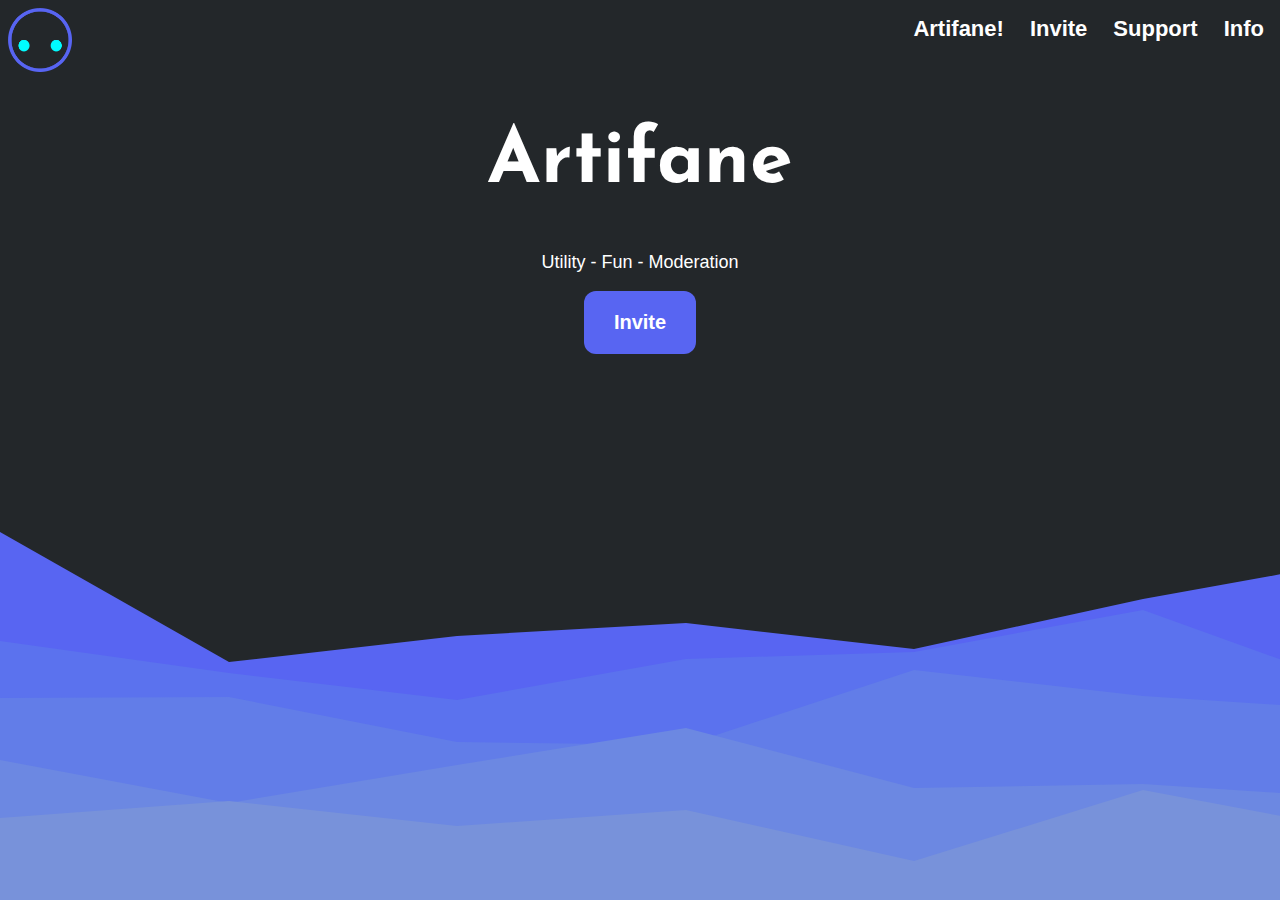
==== index.html @ 827fd3b7 "Add files via upload" ====
<!DOCTYPE html>
<html>
    <head>
        <meta charset="utf-8">
        <meta http-equiv="X-UA-Compatible" content="IE=edge">
        <title>Artifane</title>
        <meta name="description" content="Utility - Fun - Moderation">
        <meta name="theme-color" content="#5865f2">
        <link rel="shortcut icon" href="assets/logo2.png" type="image/x-icon" />
        <meta name="viewport" content="width=device-width, initial-scale=1">
        <link rel="stylesheet" href="style.css">
    </head>
    <body>
        <div class="navbar">
            <ul>
                <a href="index.html"><img src="assets/logo2.png" width="64"/></a>
                <li><a href="info.html"><b>Info</b></a></li>
                <li><a href="#"><b>Support</b></a></li>
                <li><a href="https://dsc.gg/artifane"><b>Invite</b></a></li>
                <li><a href="index.html"><b>Artifane!</b></a></li>
            </ul>
        </div>

        <div class="main">
            <h1>Artifane</h1>
            <p>Utility - Fun - Moderation</p>
            <button id="btn"><b>Invite</b></button>
        </div>

        <script src="script.js" async defer></script>
    </body>
</html>
---- style.css ----
@import url('https://fonts.googleapis.com/css2?family=Josefin+Sans&display=swap');
body {
    background-image: url(assets/background4.svg);
}
.main h1 {
    font-family: 'Josefin Sans', sans-serif;
    text-align: center;
    color: white;
    font-size: 77px;
}
.main p {
    font-family: 'Trebuchet MS', 'Lucida Sans Unicode', 'Lucida Grande', 'Lucida Sans', Arial, sans-serif;
    text-align: center;
    color: white;
    font-size: 18px;
}
.navbar ul {
    list-style-type: none;
    margin: 0;
    padding: 0;
    overflow: hidden;
    background-color: transparent;
}
.navbar li {
    float: right;
    margin-left: 10px;
}
.navbar li a {
    font-family: 'Trebuchet MS', 'Lucida Sans Unicode', 'Lucida Grande', 'Lucida Sans', Arial, sans-serif;
    display: block;
    font-size: 22px;
    text-decoration: none;
    color: white;
    padding: 8px;
}
.navbar img {
    float: left;
}
.navbar li a:hover{
    color: #5865f2;
    transition: 0.80s;
}
#btn {
    display: block;
    margin: auto;
    padding: 20px;
    padding-left: 30px;
    padding-right: 30px;
    border-radius: 12px;
    background-color: #5865f2;
    color: rgb(255, 255, 255);
    font-size: 20px;
    border: none;
    cursor: pointer;
}
#btn:hover {
    transition: 1s;
    color: rgb(255, 255, 255);
    background-color: #3541c5;
}
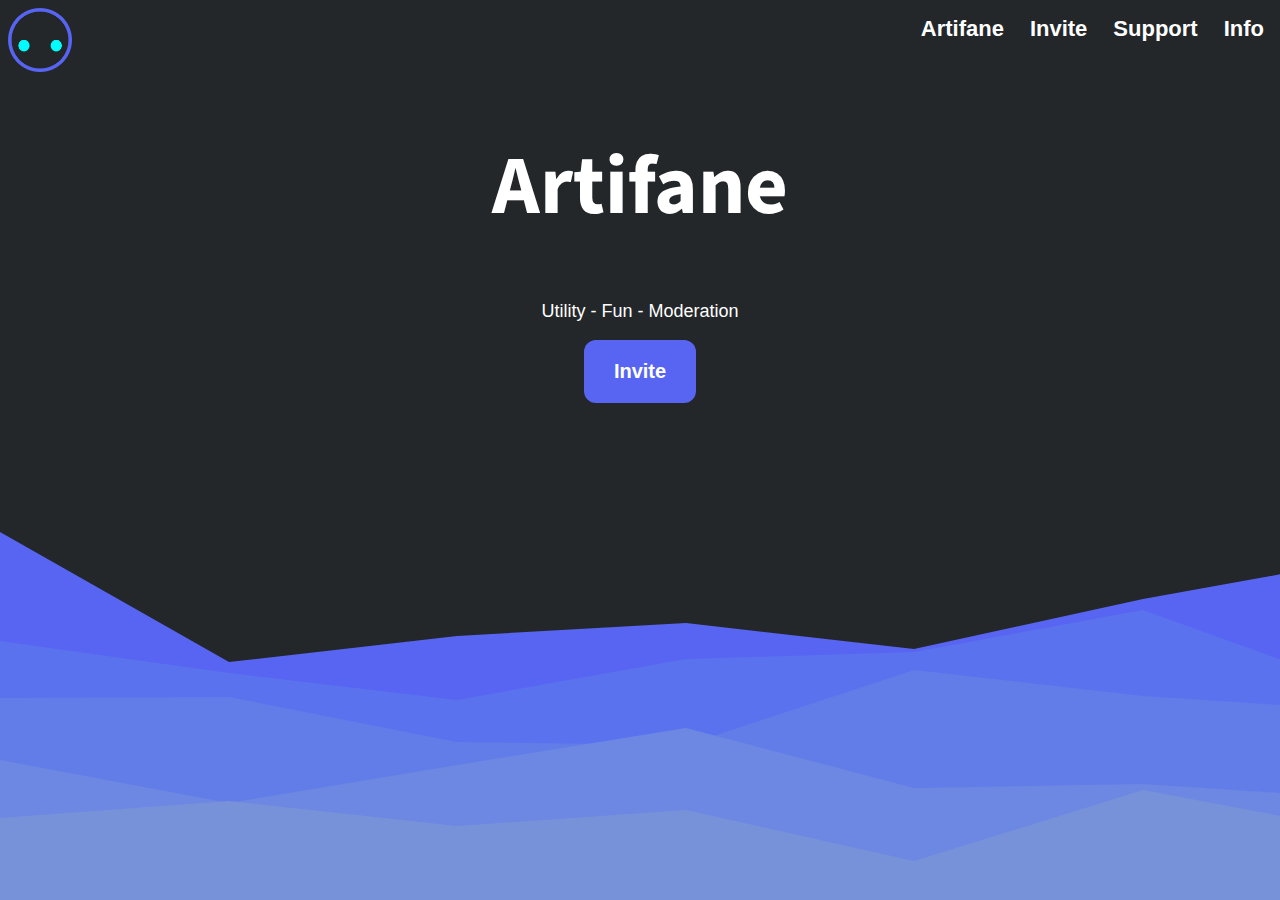
==== commit dc4c256e: "Add files via upload" ====
--- a/index.html
+++ b/index.html
@@ -17,7 +17,7 @@
                 <li><a href="info.html"><b>Info</b></a></li>
                 <li><a href="#"><b>Support</b></a></li>
                 <li><a href="https://dsc.gg/artifane"><b>Invite</b></a></li>
-                <li><a href="index.html"><b>Artifane!</b></a></li>
+                <li><a href="index.html"><b>Artifane</b></a></li>
             </ul>
         </div>
 
--- a/style.css
+++ b/style.css
@@ -1,12 +1,13 @@
 @import url('https://fonts.googleapis.com/css2?family=Josefin+Sans&display=swap');
+@import url('https://fonts.googleapis.com/css2?family=Source+Sans+Pro:wght@600&display=swap');
 body {
     background-image: url(assets/background4.svg);
 }
 .main h1 {
-    font-family: 'Josefin Sans', sans-serif;
+    font-family: 'Source Sans Pro', sans-serif;
     text-align: center;
     color: white;
-    font-size: 77px;
+    font-size: 83px;
 }
 .main p {
     font-family: 'Trebuchet MS', 'Lucida Sans Unicode', 'Lucida Grande', 'Lucida Sans', Arial, sans-serif;
